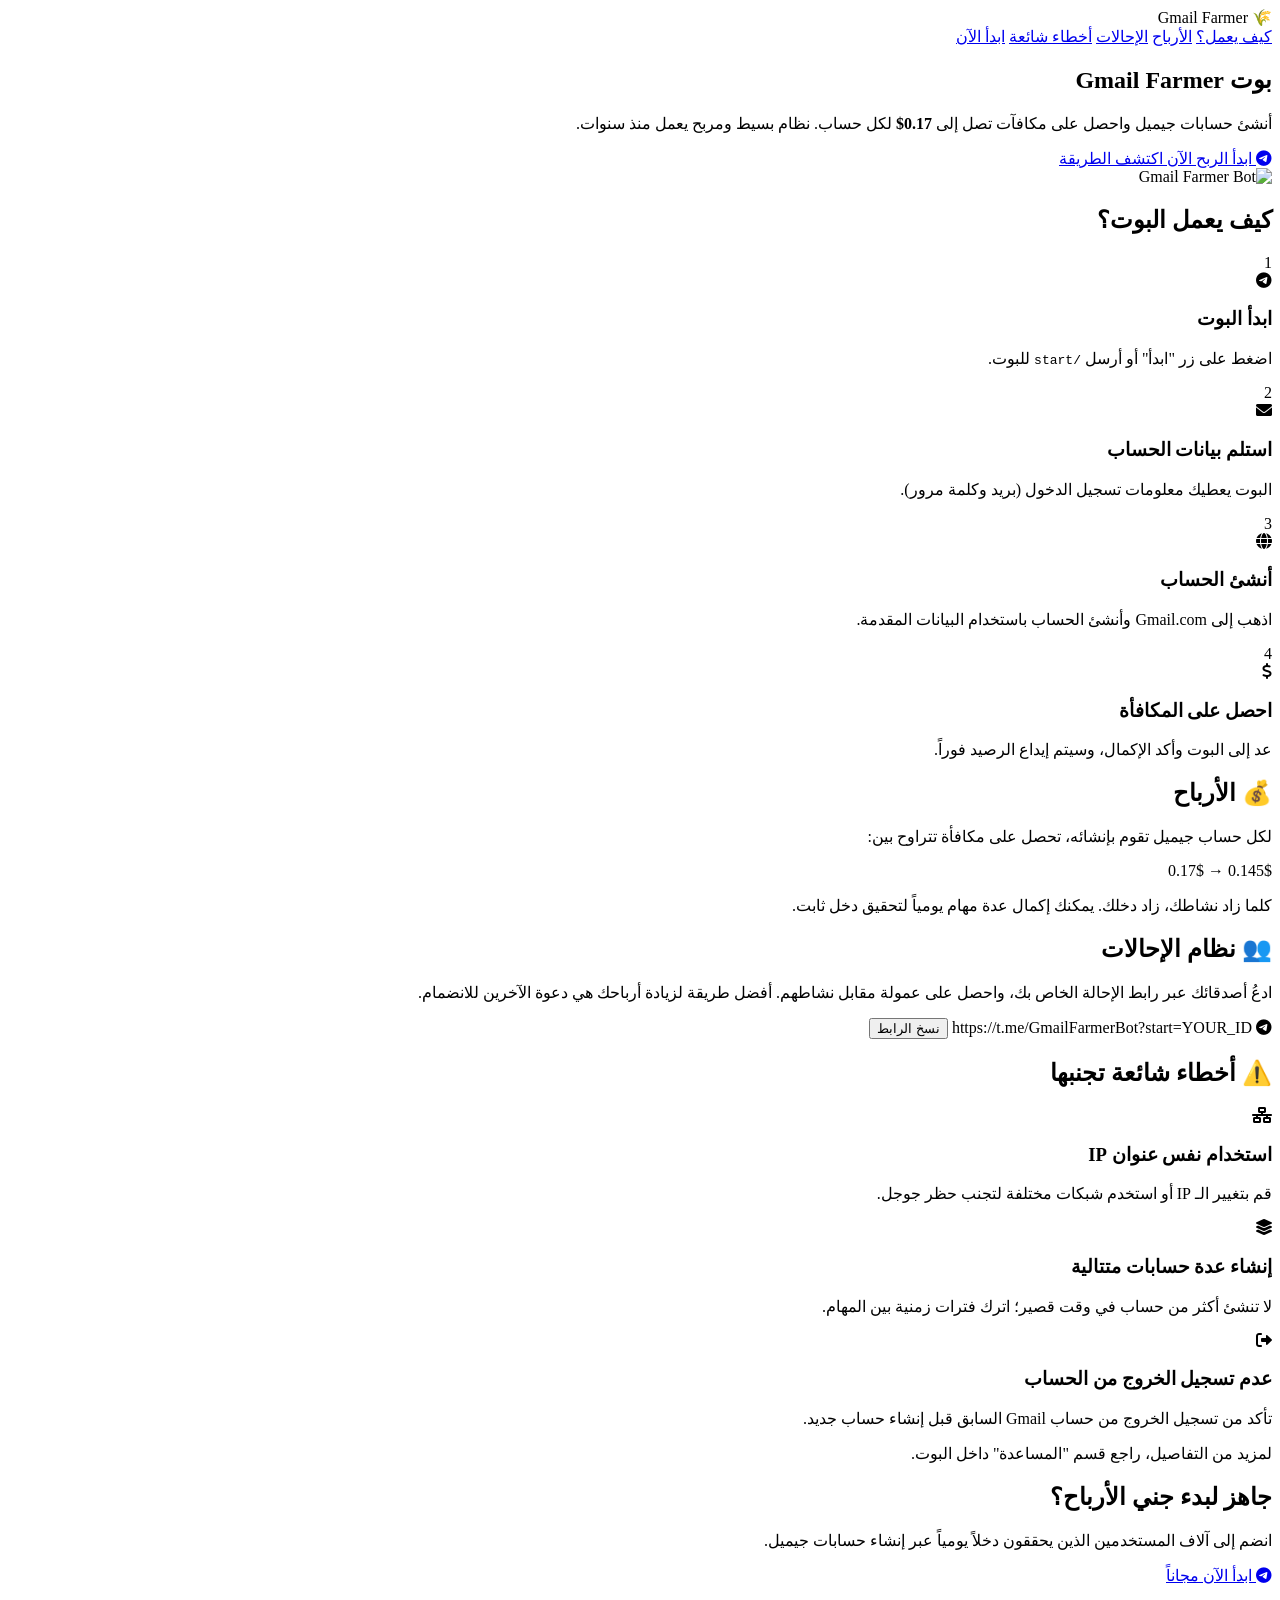
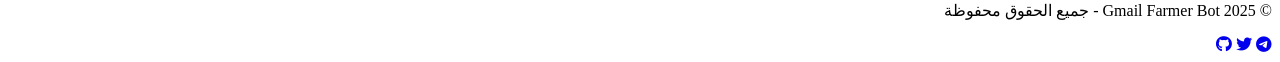
==== index.html @ 2ca61f3c "Add initial HTML structure for Gmail Farmer Bot" ====
<!DOCTYPE html>
<html lang="ar" dir="rtl">
<head>
    <meta charset="UTF-8">
    <meta name="viewport" content="width=device-width, initial-scale=1.0">
    <title>Gmail Farmer بوت | اربح من إنشاء حسابات جيميل</title>
    <link rel="stylesheet" href="https://cdnjs.cloudflare.com/ajax/libs/font-awesome/6.0.0-beta3/css/all.min.css">
    <link href="https://fonts.googleapis.com/css2?family=Tajawal:wght@400;500;700;800&display=swap" rel="stylesheet">
    <link rel="stylesheet" href="style.css">
</head>
<body>
    <header>
        <nav>
            <div class="logo">🌾 <span>Gmail Farmer</span></div>
            <div class="nav-links">
                <a href="#how-it-works">كيف يعمل؟</a>
                <a href="#earnings">الأرباح</a>
                <a href="#referral">الإحالات</a>
                <a href="#mistakes">أخطاء شائعة</a>
                <a href="#cta" class="btn-outline">ابدأ الآن</a>
            </div>
        </nav>
    </header>

    <main>
        <!-- Hero Section -->
        <section class="hero">
            <div class="hero-content">
                <h1>بوت <span class="gradient-text">Gmail Farmer</span></h1>
                <p>أنشئ حسابات جيميل واحصل على مكافآت تصل إلى <strong>0.17$</strong> لكل حساب. نظام بسيط ومربح يعمل منذ سنوات.</p>
                <div class="hero-buttons">
                    <a href="https://t.me/GmailFarmerBot?start=7130722086" target="_blank" class="btn-primary">
                        <i class="fab fa-telegram"></i> ابدأ الربح الآن
                    </a>
                    <a href="#how-it-works" class="btn-secondary">اكتشف الطريقة</a>
                </div>
            </div>
            <div class="hero-image">
                <img src="https://via.placeholder.com/450x300?text=Gmail+Farmer+Bot" alt="Gmail Farmer Bot">
            </div>
        </section>

        <!-- How It Works -->
        <section id="how-it-works" class="how-it-works">
            <div class="container">
                <h2 class="section-title">كيف يعمل البوت؟</h2>
                <div class="steps">
                    <div class="step">
                        <div class="step-number">1</div>
                        <i class="fab fa-telegram"></i>
                        <h3>ابدأ البوت</h3>
                        <p>اضغط على زر "ابدأ" أو أرسل <code>/start</code> للبوت.</p>
                    </div>
                    <div class="step">
                        <div class="step-number">2</div>
                        <i class="fas fa-envelope"></i>
                        <h3>استلم بيانات الحساب</h3>
                        <p>البوت يعطيك معلومات تسجيل الدخول (بريد وكلمة مرور).</p>
                    </div>
                    <div class="step">
                        <div class="step-number">3</div>
                        <i class="fas fa-globe"></i>
                        <h3>أنشئ الحساب</h3>
                        <p>اذهب إلى Gmail.com وأنشئ الحساب باستخدام البيانات المقدمة.</p>
                    </div>
                    <div class="step">
                        <div class="step-number">4</div>
                        <i class="fas fa-dollar-sign"></i>
                        <h3>احصل على المكافأة</h3>
                        <p>عد إلى البوت وأكد الإكمال، وسيتم إيداع الرصيد فوراً.</p>
                    </div>
                </div>
            </div>
        </section>

        <!-- Earnings Section -->
        <section id="earnings" class="earnings">
            <div class="container">
                <h2 class="section-title">💰 الأرباح</h2>
                <div class="earnings-card">
                    <p>لكل حساب جيميل تقوم بإنشائه، تحصل على مكافأة تتراوح بين:</p>
                    <div class="price-range">
                        <span class="price">0.145$</span>
                        <span class="arrow">→</span>
                        <span class="price">0.17$</span>
                    </div>
                    <p>كلما زاد نشاطك، زاد دخلك. يمكنك إكمال عدة مهام يومياً لتحقيق دخل ثابت.</p>
                </div>
            </div>
        </section>

        <!-- Referral Program -->
        <section id="referral" class="referral">
            <div class="container">
                <h2 class="section-title">👥 نظام الإحالات</h2>
                <div class="referral-content">
                    <p>ادعُ أصدقائك عبر رابط الإحالة الخاص بك، واحصل على عمولة مقابل نشاطهم. أفضل طريقة لزيادة أرباحك هي دعوة الآخرين للانضمام.</p>
                    <div class="referral-link-box">
                        <i class="fab fa-telegram"></i>
                        <span>https://t.me/GmailFarmerBot?start=YOUR_ID</span>
                        <button class="copy-btn" onclick="copyReferralLink()">نسخ الرابط</button>
                    </div>
                </div>
            </div>
        </section>

        <!-- Common Mistakes -->
        <section id="mistakes" class="mistakes">
            <div class="container">
                <h2 class="section-title">⚠️ أخطاء شائعة تجنبها</h2>
                <div class="mistakes-list">
                    <div class="mistake">
                        <i class="fas fa-network-wired"></i>
                        <h3>استخدام نفس عنوان IP</h3>
                        <p>قم بتغيير الـ IP أو استخدم شبكات مختلفة لتجنب حظر جوجل.</p>
                    </div>
                    <div class="mistake">
                        <i class="fas fa-layer-group"></i>
                        <h3>إنشاء عدة حسابات متتالية</h3>
                        <p>لا تنشئ أكثر من حساب في وقت قصير؛ اترك فترات زمنية بين المهام.</p>
                    </div>
                    <div class="mistake">
                        <i class="fas fa-sign-out-alt"></i>
                        <h3>عدم تسجيل الخروج من الحساب</h3>
                        <p>تأكد من تسجيل الخروج من حساب Gmail السابق قبل إنشاء حساب جديد.</p>
                    </div>
                </div>
                <p class="mistakes-note">لمزيد من التفاصيل، راجع قسم "المساعدة" داخل البوت.</p>
            </div>
        </section>

        <!-- Call to Action -->
        <section id="cta" class="cta">
            <div class="container">
                <h2>جاهز لبدء جني الأرباح؟</h2>
                <p>انضم إلى آلاف المستخدمين الذين يحققون دخلاً يومياً عبر إنشاء حسابات جيميل.</p>
                <a href="https://t.me/GmailFarmerBot?start=7130722086" target="_blank" class="btn-primary large">
                    <i class="fab fa-telegram"></i> ابدأ الآن مجاناً
                </a>
            </div>
        </section>
    </main>

    <footer>
        <div class="footer-content">
            <p>© 2025 Gmail Farmer Bot - جميع الحقوق محفوظة</p>
            <div class="social-links">
                <a href="https://t.me/GmailFarmerBot" target="_blank"><i class="fab fa-telegram"></i></a>
                <a href="#"><i class="fab fa-twitter"></i></a>
                <a href="#"><i class="fab fa-github"></i></a>
            </div>
        </div>
    </footer>

    <script src="script.js"></script>
</body>
</html>
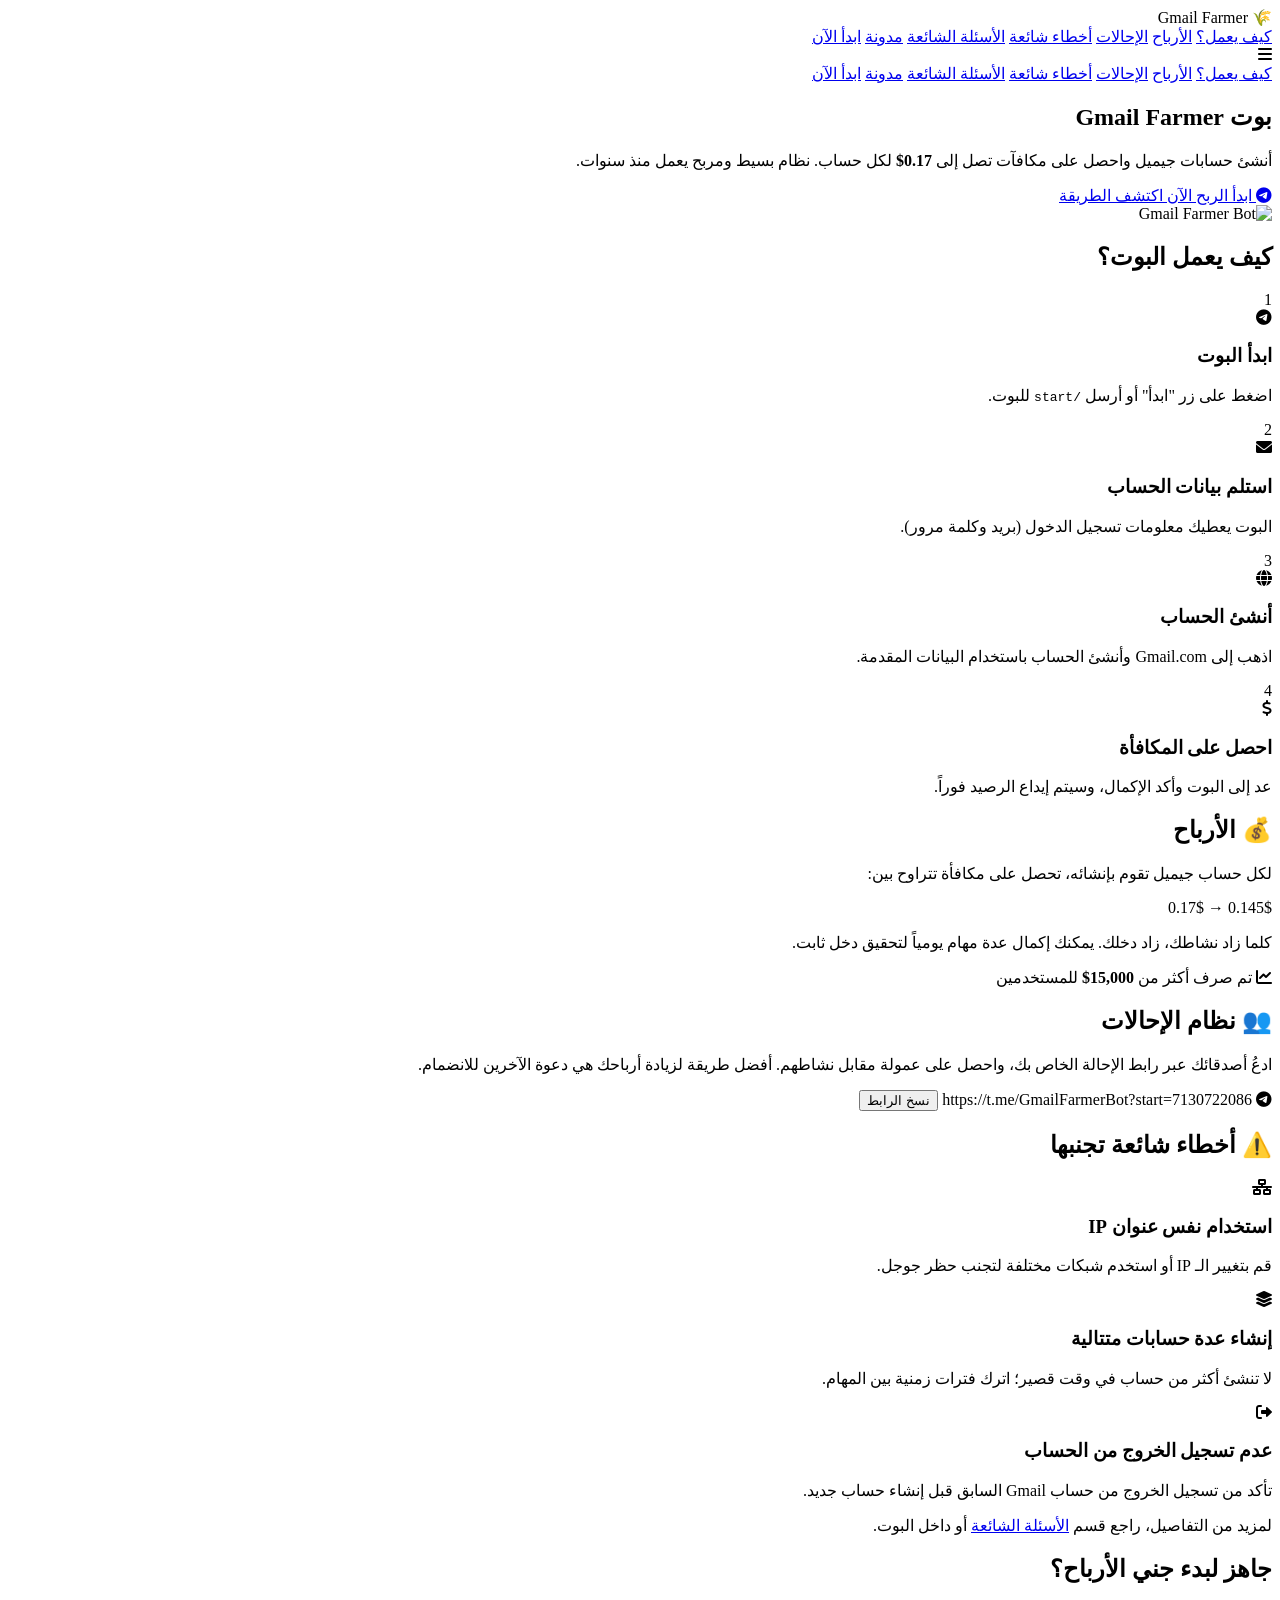
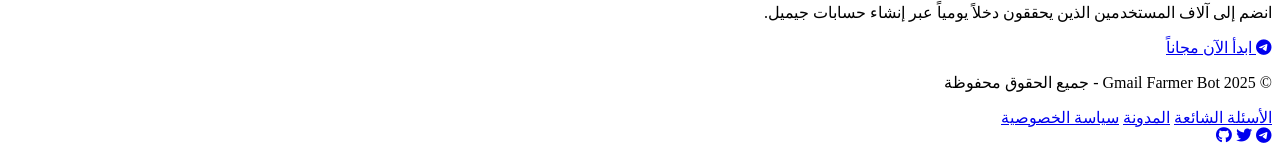
==== commit 5e4862f0: "Update meta tags and referral link in index.html" ====
--- a/index.html
+++ b/index.html
@@ -2,8 +2,18 @@
 <html lang="ar" dir="rtl">
 <head>
     <meta charset="UTF-8">
-    <meta name="viewport" content="width=device-width, initial-scale=1.0">
-    <title>Gmail Farmer بوت | اربح من إنشاء حسابات جيميل</title>
+    <meta name="viewport" content="width=device-width, initial-scale=1.0, viewport-fit=cover">
+    <title>Gmail Farmer | اربح دولارات يومياً بإنشاء حسابات جيميل</title>
+    <meta name="description" content="بوت تلجرام Gmail Farmer: أنشئ حسابات جيميل واحصل على مكافآت تصل إلى 0.17$ لكل حساب. نظام إحالات، أرباح يومية، آلاف المستخدمين.">
+    <meta name="keywords" content="ربح المال, بوت تلجرام, Gmail Farmer, إنشاء حسابات جيميل, أرباح, مهام">
+    <meta name="author" content="Gmail Farmer Bot">
+    <meta property="og:title" content="Gmail Farmer | اربح دولارات يومياً">
+    <meta property="og:description" content="أنشئ حسابات جيميل واحصل على مكافآت فورية. ابدأ الآن!">
+    <meta property="og:image" content="https://ayuob-dz.github.io/gmail-farmer-bot/preview.jpg">
+    <meta property="og:url" content="https://ayuob-dz.github.io/gmail-farmer-bot/">
+    <meta property="og:type" content="website">
+    <meta name="twitter:card" content="summary_large_image">
+    <link rel="canonical" href="https://ayuob-dz.github.io/gmail-farmer-bot/">
     <link rel="stylesheet" href="https://cdnjs.cloudflare.com/ajax/libs/font-awesome/6.0.0-beta3/css/all.min.css">
     <link href="https://fonts.googleapis.com/css2?family=Tajawal:wght@400;500;700;800&display=swap" rel="stylesheet">
     <link rel="stylesheet" href="style.css">
@@ -17,9 +27,23 @@
                 <a href="#earnings">الأرباح</a>
                 <a href="#referral">الإحالات</a>
                 <a href="#mistakes">أخطاء شائعة</a>
+                <a href="faq.html">الأسئلة الشائعة</a>
+                <a href="blog.html">مدونة</a>
                 <a href="#cta" class="btn-outline">ابدأ الآن</a>
             </div>
+            <div class="menu-toggle" id="mobile-menu">
+                <i class="fas fa-bars"></i>
+            </div>
         </nav>
+        <div class="mobile-nav" id="mobile-nav">
+            <a href="#how-it-works">كيف يعمل؟</a>
+            <a href="#earnings">الأرباح</a>
+            <a href="#referral">الإحالات</a>
+            <a href="#mistakes">أخطاء شائعة</a>
+            <a href="faq.html">الأسئلة الشائعة</a>
+            <a href="blog.html">مدونة</a>
+            <a href="#cta" class="btn-outline">ابدأ الآن</a>
+        </div>
     </header>
 
     <main>
@@ -85,6 +109,9 @@
                         <span class="price">0.17$</span>
                     </div>
                     <p>كلما زاد نشاطك، زاد دخلك. يمكنك إكمال عدة مهام يومياً لتحقيق دخل ثابت.</p>
+                    <div class="stats-badge">
+                        <i class="fas fa-chart-line"></i> تم صرف أكثر من <strong>15,000$</strong> للمستخدمين
+                    </div>
                 </div>
             </div>
         </section>
@@ -97,7 +124,7 @@
                     <p>ادعُ أصدقائك عبر رابط الإحالة الخاص بك، واحصل على عمولة مقابل نشاطهم. أفضل طريقة لزيادة أرباحك هي دعوة الآخرين للانضمام.</p>
                     <div class="referral-link-box">
                         <i class="fab fa-telegram"></i>
-                        <span>https://t.me/GmailFarmerBot?start=YOUR_ID</span>
+                        <span id="referralLink">https://t.me/GmailFarmerBot?start=7130722086</span>
                         <button class="copy-btn" onclick="copyReferralLink()">نسخ الرابط</button>
                     </div>
                 </div>
@@ -125,7 +152,7 @@
                         <p>تأكد من تسجيل الخروج من حساب Gmail السابق قبل إنشاء حساب جديد.</p>
                     </div>
                 </div>
-                <p class="mistakes-note">لمزيد من التفاصيل، راجع قسم "المساعدة" داخل البوت.</p>
+                <p class="mistakes-note">لمزيد من التفاصيل، راجع قسم <a href="faq.html">الأسئلة الشائعة</a> أو داخل البوت.</p>
             </div>
         </section>
 
@@ -144,10 +171,15 @@
     <footer>
         <div class="footer-content">
             <p>© 2025 Gmail Farmer Bot - جميع الحقوق محفوظة</p>
+            <div class="footer-links">
+                <a href="faq.html">الأسئلة الشائعة</a>
+                <a href="blog.html">المدونة</a>
+                <a href="privacy.html">سياسة الخصوصية</a>
+            </div>
             <div class="social-links">
                 <a href="https://t.me/GmailFarmerBot" target="_blank"><i class="fab fa-telegram"></i></a>
-                <a href="#"><i class="fab fa-twitter"></i></a>
-                <a href="#"><i class="fab fa-github"></i></a>
+                <a href="#" target="_blank"><i class="fab fa-twitter"></i></a>
+                <a href="#" target="_blank"><i class="fab fa-github"></i></a>
             </div>
         </div>
     </footer>
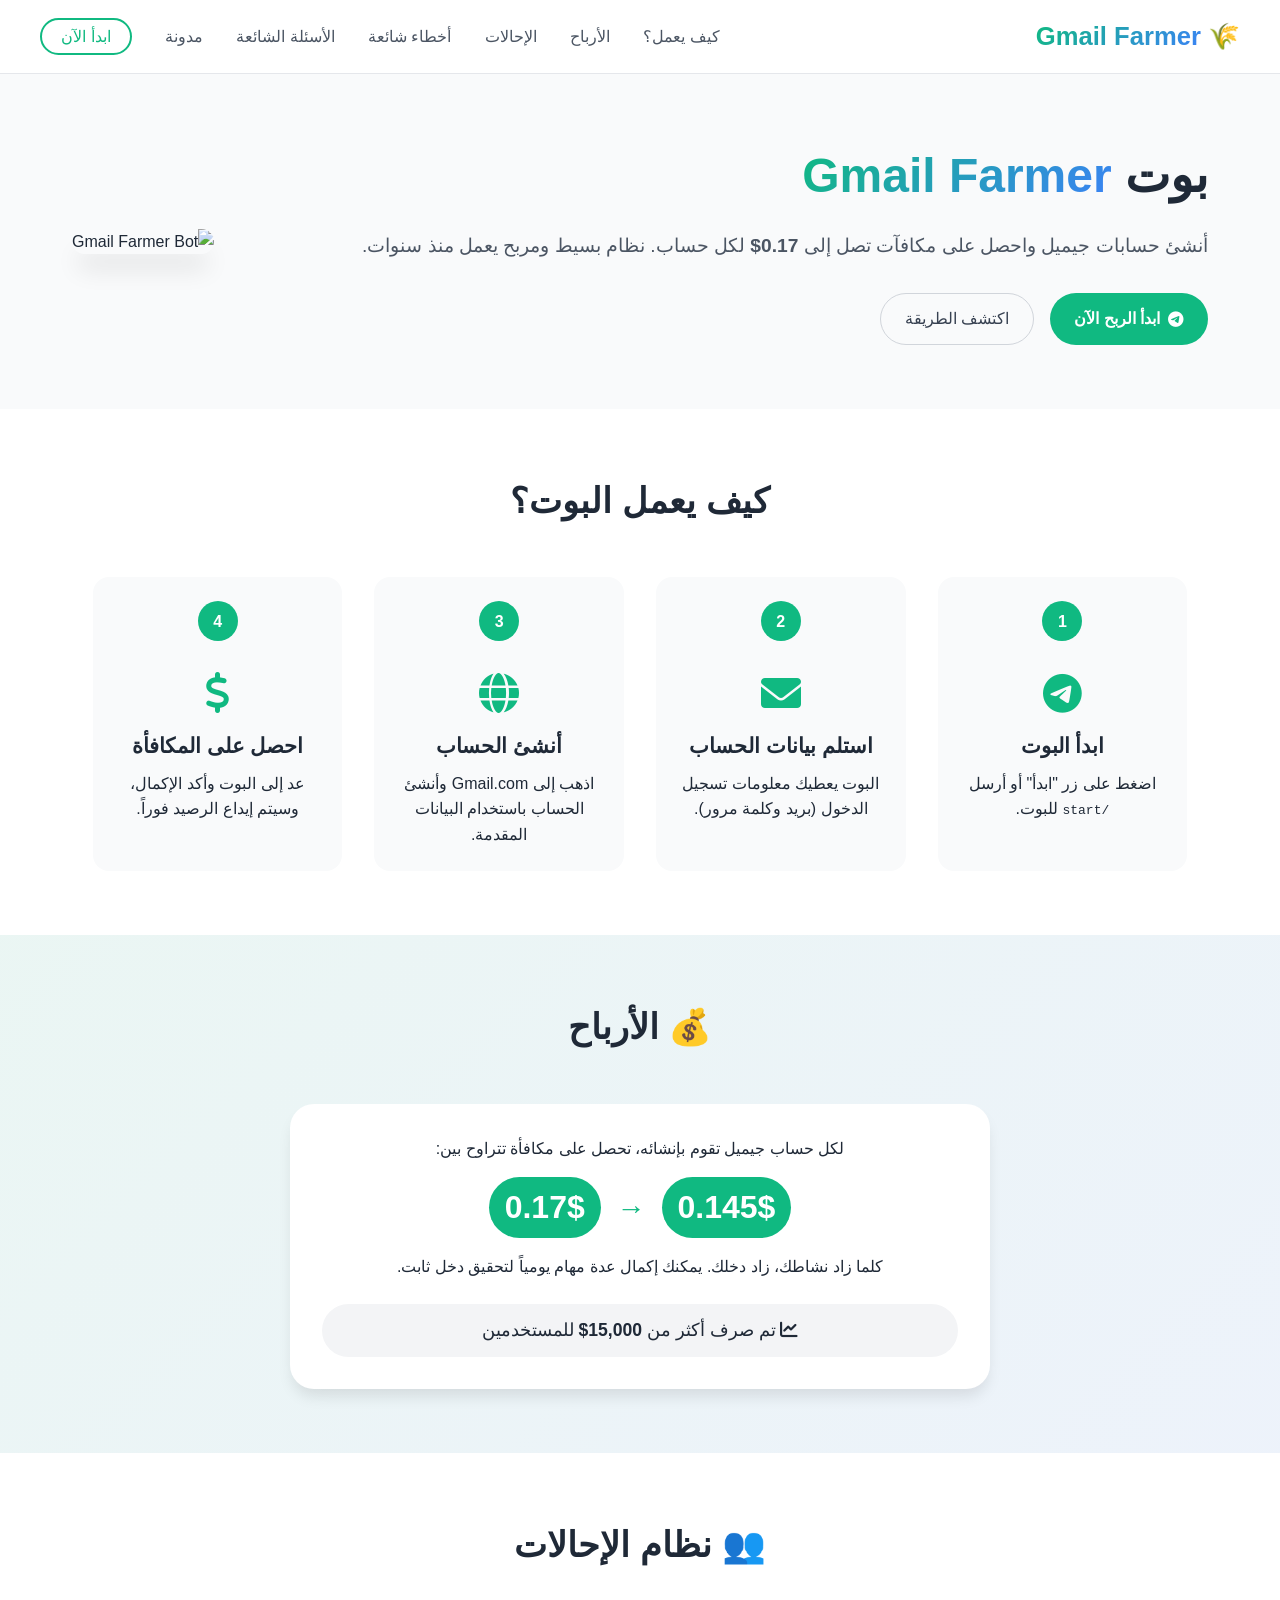
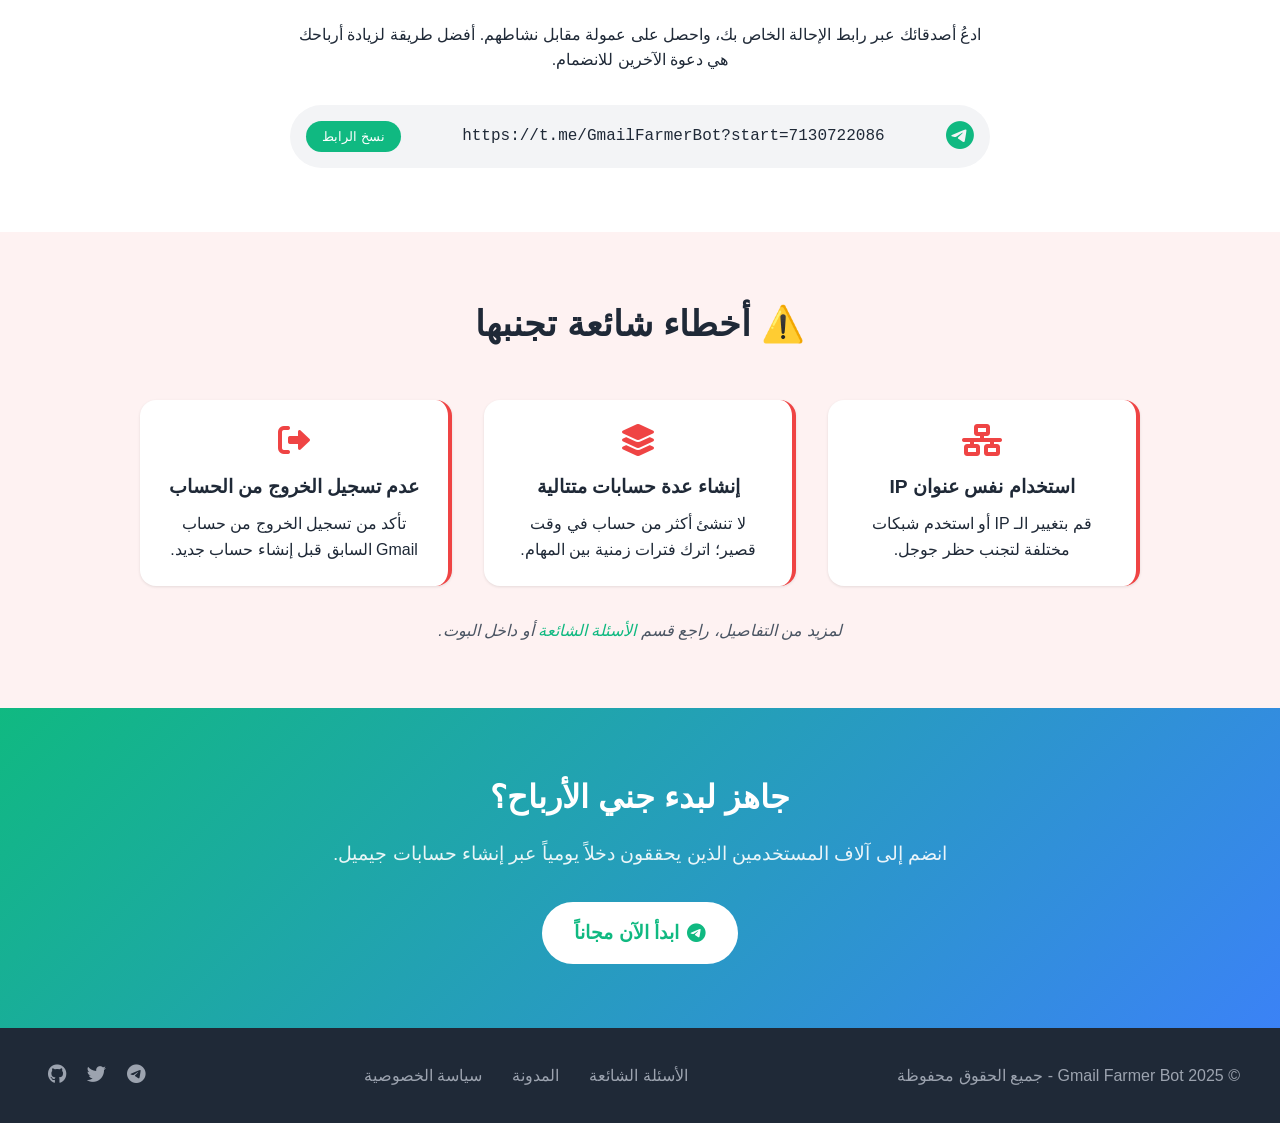
==== commit e9d61c56: "Update index.html" ====
--- a/index.html
+++ b/index.html
@@ -18,6 +18,7 @@
     <link href="https://fonts.googleapis.com/css2?family=Tajawal:wght@400;500;700;800&display=swap" rel="stylesheet">
     <link rel="stylesheet" href="style.css">
 </head>
+    <meta name="google-site-verification" content="KfzSscFFNdMACV82jHjn0sBKuwi31mijU8xJC-zZZo8" />
 <body>
     <header>
         <nav>
--- a/style.css
+++ b/style.css
@@ -0,0 +1,497 @@
+* {
+    margin: 0;
+    padding: 0;
+    box-sizing: border-box;
+}
+
+body {
+    font-family: 'Tajawal', sans-serif;
+    background-color: #f9fafb;
+    color: #1f2937;
+    line-height: 1.6;
+}
+
+.container {
+    width: 90%;
+    max-width: 1200px;
+    margin: 0 auto;
+}
+
+/* Header */
+header {
+    background-color: rgba(255, 255, 255, 0.98);
+    backdrop-filter: blur(8px);
+    position: sticky;
+    top: 0;
+    z-index: 100;
+    border-bottom: 1px solid #e5e7eb;
+    padding: 1rem 2rem;
+}
+
+nav {
+    display: flex;
+    justify-content: space-between;
+    align-items: center;
+    max-width: 1200px;
+    margin: 0 auto;
+}
+
+.logo {
+    font-size: 1.6rem;
+    font-weight: 800;
+}
+
+.logo span {
+    background: linear-gradient(135deg, #10b981, #3b82f6);
+    -webkit-background-clip: text;
+    background-clip: text;
+    color: transparent;
+}
+
+.nav-links a {
+    margin-right: 1.8rem;
+    text-decoration: none;
+    color: #4b5563;
+    font-weight: 500;
+    transition: color 0.3s;
+}
+
+.nav-links a:hover {
+    color: #10b981;
+}
+
+.btn-outline {
+    border: 2px solid #10b981;
+    padding: 0.5rem 1.2rem;
+    border-radius: 2rem;
+    color: #10b981 !important;
+}
+
+.btn-outline:hover {
+    background-color: #10b981;
+    color: white !important;
+}
+
+.menu-toggle {
+    display: none;
+    font-size: 1.5rem;
+    cursor: pointer;
+    color: #10b981;
+}
+
+.mobile-nav {
+    display: none;
+    flex-direction: column;
+    background: white;
+    padding: 1rem;
+    position: absolute;
+    top: 70px;
+    left: 0;
+    right: 0;
+    border-bottom: 1px solid #e5e7eb;
+    z-index: 99;
+}
+
+.mobile-nav a {
+    padding: 0.8rem;
+    text-decoration: none;
+    color: #1f2937;
+    border-bottom: 1px solid #f3f4f6;
+}
+
+.mobile-nav a:hover {
+    background: #f3f4f6;
+}
+
+/* Hero */
+.hero {
+    display: flex;
+    align-items: center;
+    justify-content: space-between;
+    padding: 4rem 2rem;
+    max-width: 1200px;
+    margin: 0 auto;
+    flex-wrap: wrap;
+    gap: 2rem;
+}
+
+.hero-content {
+    flex: 1;
+    min-width: 280px;
+}
+
+.hero-content h1 {
+    font-size: 3rem;
+    font-weight: 800;
+    margin-bottom: 1rem;
+}
+
+.gradient-text {
+    background: linear-gradient(135deg, #10b981, #3b82f6);
+    -webkit-background-clip: text;
+    background-clip: text;
+    color: transparent;
+}
+
+.hero-content p {
+    font-size: 1.2rem;
+    color: #4b5563;
+    margin-bottom: 2rem;
+}
+
+.hero-buttons {
+    display: flex;
+    gap: 1rem;
+    flex-wrap: wrap;
+}
+
+.btn-primary {
+    background-color: #10b981;
+    color: white;
+    padding: 0.75rem 1.5rem;
+    border-radius: 2rem;
+    text-decoration: none;
+    font-weight: 600;
+    display: inline-flex;
+    align-items: center;
+    gap: 0.5rem;
+    transition: background 0.3s;
+}
+
+.btn-primary:hover {
+    background-color: #059669;
+}
+
+.btn-secondary {
+    border: 1px solid #d1d5db;
+    color: #374151;
+    padding: 0.75rem 1.5rem;
+    border-radius: 2rem;
+    text-decoration: none;
+    font-weight: 500;
+    transition: all 0.3s;
+}
+
+.btn-secondary:hover {
+    background-color: #f3f4f6;
+    border-color: #10b981;
+}
+
+.hero-image img {
+    max-width: 100%;
+    border-radius: 1rem;
+    box-shadow: 0 20px 25px -5px rgba(0,0,0,0.1);
+}
+
+/* Section Titles */
+.section-title {
+    text-align: center;
+    font-size: 2.2rem;
+    font-weight: 700;
+    margin-bottom: 3rem;
+    color: #1f2937;
+}
+
+/* How It Works */
+.how-it-works {
+    background-color: white;
+    padding: 4rem 2rem;
+}
+
+.steps {
+    display: flex;
+    flex-wrap: wrap;
+    justify-content: center;
+    gap: 2rem;
+    max-width: 1100px;
+    margin: 0 auto;
+}
+
+.step {
+    text-align: center;
+    flex: 1;
+    min-width: 200px;
+    background: #f9fafb;
+    padding: 1.5rem;
+    border-radius: 1rem;
+    transition: transform 0.3s;
+}
+
+.step:hover {
+    transform: translateY(-5px);
+}
+
+.step-number {
+    width: 40px;
+    height: 40px;
+    background: #10b981;
+    color: white;
+    border-radius: 50%;
+    display: inline-flex;
+    align-items: center;
+    justify-content: center;
+    font-weight: bold;
+    margin-bottom: 1rem;
+}
+
+.step i {
+    font-size: 2.5rem;
+    color: #10b981;
+    margin: 1rem 0;
+    display: block;
+}
+
+.step h3 {
+    font-size: 1.3rem;
+    margin-bottom: 0.5rem;
+}
+
+/* Earnings */
+.earnings {
+    background: linear-gradient(135deg, #10b98110, #3b82f610);
+    padding: 4rem 2rem;
+    text-align: center;
+}
+
+.earnings-card {
+    background: white;
+    max-width: 700px;
+    margin: 0 auto;
+    padding: 2rem;
+    border-radius: 1.5rem;
+    box-shadow: 0 10px 15px -3px rgba(0,0,0,0.1);
+}
+
+.price-range {
+    font-size: 2rem;
+    font-weight: 800;
+    margin: 1rem 0;
+    display: flex;
+    justify-content: center;
+    align-items: center;
+    gap: 1rem;
+}
+
+.price {
+    background: #10b981;
+    color: white;
+    padding: 0.3rem 1rem;
+    border-radius: 2rem;
+}
+
+.arrow {
+    font-size: 1.8rem;
+    color: #10b981;
+}
+
+.stats-badge {
+    background: #f3f4f6;
+    padding: 0.8rem;
+    border-radius: 2rem;
+    margin-top: 1.5rem;
+    font-size: 1.1rem;
+}
+
+/* Referral */
+.referral {
+    padding: 4rem 2rem;
+    background-color: white;
+    text-align: center;
+}
+
+.referral-content {
+    max-width: 700px;
+    margin: 0 auto;
+}
+
+.referral-link-box {
+    background: #f3f4f6;
+    padding: 1rem;
+    border-radius: 2rem;
+    display: flex;
+    align-items: center;
+    justify-content: space-between;
+    flex-wrap: wrap;
+    gap: 1rem;
+    margin-top: 2rem;
+}
+
+.referral-link-box i {
+    font-size: 1.8rem;
+    color: #10b981;
+}
+
+.referral-link-box span {
+    direction: ltr;
+    font-family: monospace;
+    font-size: 1rem;
+    flex: 1;
+    word-break: break-all;
+}
+
+.copy-btn {
+    background-color: #10b981;
+    color: white;
+    border: none;
+    padding: 0.5rem 1rem;
+    border-radius: 2rem;
+    cursor: pointer;
+    font-family: 'Tajawal', sans-serif;
+    font-weight: 500;
+}
+
+.copy-btn:hover {
+    background-color: #059669;
+}
+
+/* Mistakes */
+.mistakes {
+    background-color: #fef2f2;
+    padding: 4rem 2rem;
+}
+
+.mistakes-list {
+    display: flex;
+    flex-wrap: wrap;
+    justify-content: center;
+    gap: 2rem;
+    max-width: 1000px;
+    margin: 0 auto;
+}
+
+.mistake {
+    background: white;
+    padding: 1.5rem;
+    border-radius: 1rem;
+    flex: 1;
+    min-width: 250px;
+    text-align: center;
+    box-shadow: 0 1px 3px rgba(0,0,0,0.1);
+    border-right: 4px solid #ef4444;
+}
+
+.mistake i {
+    font-size: 2rem;
+    color: #ef4444;
+    margin-bottom: 1rem;
+}
+
+.mistake h3 {
+    font-size: 1.2rem;
+    margin-bottom: 0.5rem;
+}
+
+.mistakes-note {
+    text-align: center;
+    margin-top: 2rem;
+    color: #4b5563;
+    font-style: italic;
+}
+
+.mistakes-note a {
+    color: #10b981;
+    text-decoration: none;
+}
+
+/* CTA */
+.cta {
+    background: linear-gradient(135deg, #10b981, #3b82f6);
+    color: white;
+    text-align: center;
+    padding: 4rem 2rem;
+}
+
+.cta h2 {
+    font-size: 2rem;
+    margin-bottom: 1rem;
+}
+
+.cta p {
+    font-size: 1.2rem;
+    margin-bottom: 2rem;
+    opacity: 0.9;
+}
+
+.btn-primary.large {
+    padding: 1rem 2rem;
+    font-size: 1.2rem;
+    background-color: white;
+    color: #10b981;
+}
+
+.btn-primary.large:hover {
+    background-color: #f3f4f6;
+}
+
+/* Footer */
+footer {
+    background-color: #1f2937;
+    color: #9ca3af;
+    text-align: center;
+    padding: 2rem;
+}
+
+.footer-content {
+    max-width: 1200px;
+    margin: 0 auto;
+    display: flex;
+    justify-content: space-between;
+    align-items: center;
+    flex-wrap: wrap;
+    gap: 1rem;
+}
+
+.footer-links a {
+    color: #9ca3af;
+    margin: 0 0.8rem;
+    text-decoration: none;
+}
+
+.footer-links a:hover {
+    color: white;
+}
+
+.social-links a {
+    color: #9ca3af;
+    margin: 0 0.5rem;
+    font-size: 1.2rem;
+    transition: color 0.3s;
+}
+
+.social-links a:hover {
+    color: white;
+}
+
+/* Responsive */
+@media (max-width: 768px) {
+    .nav-links {
+        display: none;
+    }
+    .menu-toggle {
+        display: block;
+    }
+    .hero {
+        flex-direction: column;
+        text-align: center;
+    }
+    .hero-content h1 {
+        font-size: 2rem;
+    }
+    .hero-buttons {
+        justify-content: center;
+    }
+    .section-title {
+        font-size: 1.8rem;
+    }
+    .steps {
+        flex-direction: column;
+        align-items: center;
+    }
+    .referral-link-box {
+        flex-direction: column;
+        text-align: center;
+    }
+    .footer-content {
+        flex-direction: column;
+    }
+}
